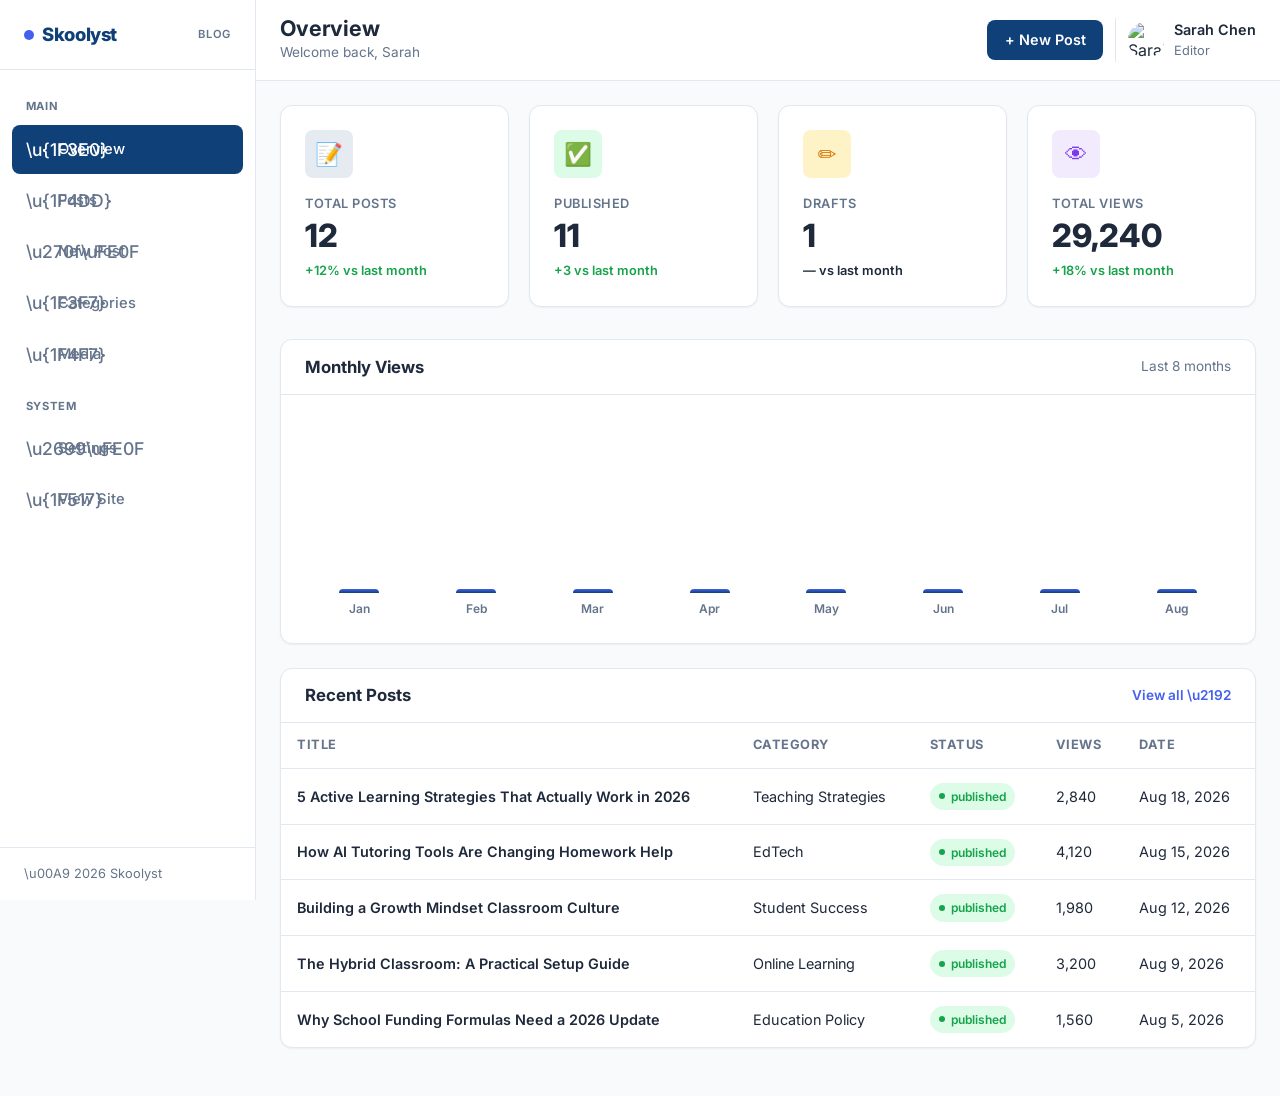
==== dashboard/index.html @ 5d7d2ade "first commit" ====
<!doctype html>
<html lang="en">
<head>
  <meta charset="UTF-8" />
  <meta name="viewport" content="width=device-width, initial-scale=1.0" />
  <title>Dashboard \u2014 Skoolyst Blog</title>
  <link rel="preconnect" href="https://fonts.googleapis.com" />
  <link rel="preconnect" href="https://fonts.gstatic.com" crossorigin />
  <link href="https://fonts.googleapis.com/css2?family=Inter:wght@400;500;600;700;800&family=JetBrains+Mono:wght@400;500&display=swap" rel="stylesheet" />
  <link rel="stylesheet" href="../assets/css/style.css" />
  <link rel="stylesheet" href="../assets/css/dashboard.css" />
</head>
<body>
  <div class="dash-layout">
    <div class="sidebar-backdrop"></div>
    <aside class="dash-sidebar">
      <div class="sidebar-brand">
        <span class="brand-dot"></span>
        Skoolyst
        <span class="brand-sub">Blog</span>
      </div>
      <ul class="sidebar-nav">
        <li class="sidebar-section-label">Main</li>
        <li><a href="index.html" class="active"><span class="nav-icon">\u{1F3E0}</span> Overview</a></li>
        <li><a href="posts.html"><span class="nav-icon">\u{1F4DD}</span> Posts</a></li>
        <li><a href="post-editor.html"><span class="nav-icon">\u270f\uFE0F</span> New Post</a></li>
        <li><a href="categories.html"><span class="nav-icon">\u{1F3F7}</span> Categories</a></li>
        <li><a href="media.html"><span class="nav-icon">\u{1F4F7}</span> Media</a></li>
        <li class="sidebar-section-label">System</li>
        <li><a href="#" onclick="return false"><span class="nav-icon">\u2699\uFE0F</span> Settings</a></li>
        <li><a href="../index.html"><span class="nav-icon">\u{1F517}</span> View Site</a></li>
      </ul>
      <div class="sidebar-footer">
        \u00A9 2026 Skoolyst
      </div>
    </aside>

    <div class="dash-main">
      <header class="dash-topbar">
        <div style="display:flex;align-items:center;gap:.75rem">
          <button class="dash-sidebar-toggle" aria-label="Toggle sidebar">\u2630</button>
          <div class="topbar-title">
            <h1>Overview</h1>
            <p>Welcome back, Sarah</p>
          </div>
        </div>
        <div class="topbar-actions">
          <a href="post-editor.html" class="btn-primary-dash">+ New Post</a>
          <div class="topbar-user">
            <img src="https://i.pravatar.cc/150?img=47" alt="Sarah Chen" />
            <div>
              <div class="user-name">Sarah Chen</div>
              <div class="user-role">Editor</div>
            </div>
          </div>
        </div>
      </header>

      <main class="dash-content">
        <div class="stat-grid" id="dash-stats"></div>

        <div class="dash-card">
          <div class="card-header">
            <h3>Monthly Views</h3>
            <span style="font-size:.85rem;color:var(--text-muted)">Last 8 months</span>
          </div>
          <div class="card-body">
            <div class="bar-chart" id="views-chart"></div>
          </div>
        </div>

        <div class="dash-card">
          <div class="card-header">
            <h3>Recent Posts</h3>
            <a href="posts.html" style="font-size:.85rem;font-weight:600">View all \u2192</a>
          </div>
          <div class="dash-table-wrap">
            <table class="dash-table">
              <thead>
                <tr>
                  <th>Title</th>
                  <th>Category</th>
                  <th>Status</th>
                  <th>Views</th>
                  <th>Date</th>
                </tr>
              </thead>
              <tbody id="recent-posts"></tbody>
            </table>
          </div>
        </div>
      </main>
    </div>
  </div>

  <script src="../assets/js/mock-data.js"></script>
  <script src="../assets/js/dashboard.js"></script>
</body>
</html>
---- assets/css/style.css ----
/* ============================================================
   style.css — public site styles + shared design tokens
   blog.skoolyst.com
   ============================================================ */

:root {
  /* Brand */
  --primary: #0f4077;
  --primary-hover: #0a2d52;
  --secondary: #4361ee;
  --secondary-hover: #3451d4;

  /* Neutrals */
  --bg: #f8fafb;
  --bg-alt: #f1f5f9;
  --border: #e2e8f0;
  --text: #1e293b;
  --text-muted: #64748b;
  --white: #ffffff;

  /* Status */
  --success: #16a34a;
  --success-bg: #dcfce7;
  --warning: #d97706;
  --warning-bg: #fef3c7;
  --error: #dc2626;
  --error-bg: #fee2e2;
  --info: #0284c7;
  --info-bg: #e0f2fe;

  /* Radius */
  --radius-sm: 8px;
  --radius: 12px;
  --radius-lg: 18px;

  /* Shadow */
  --shadow: 0 1px 2px rgba(15, 23, 42, .04), 0 8px 24px rgba(15, 23, 42, .06);
  --shadow-hover: 0 4px 8px rgba(15, 23, 42, .06), 0 16px 40px rgba(15, 23, 42, .10);
  --shadow-sm: 0 1px 2px rgba(15, 23, 42, .05);

  /* Layout */
  --nav-height: 68px;
  --max-width: 1140px;

  /* Font */
  --font-sans: 'Inter', system-ui, -apple-system, 'Segoe UI', Roboto, sans-serif;
  --font-mono: 'JetBrains Mono', 'SF Mono', Consolas, monospace;
}

/* ---- Reset ---- */
*, *::before, *::after { box-sizing: border-box; }

html { scroll-behavior: smooth; }

body {
  margin: 0;
  font-family: var(--font-sans);
  font-size: 16px;
  line-height: 1.6;
  color: var(--text);
  background-color: var(--bg);
  -webkit-font-smoothing: antialiased;
  -moz-osx-font-smoothing: grayscale;
}

a { color: var(--secondary); text-decoration: none; transition: color .2s; }
a:hover { color: var(--primary); }

img { max-width: 100%; height: auto; display: block; }

h1, h2, h3, h4, h5, h6 {
  font-weight: 700;
  line-height: 1.2;
  color: var(--text);
  margin: 0 0 .5em;
}

h1 { font-size: clamp(2rem, 5vw, 3rem); }
h2 { font-size: clamp(1.5rem, 3.5vw, 2.25rem); }
h3 { font-size: 1.375rem; }
h4 { font-size: 1.125rem; }

p { margin: 0 0 1rem; }

:focus-visible {
  outline: 3px solid var(--secondary);
  outline-offset: 2px;
  border-radius: 4px;
}

/* ---- Navbar ---- */
.site-nav {
  position: sticky;
  top: 0;
  z-index: 1030;
  background: rgba(255, 255, 255, .92);
  backdrop-filter: saturate(180%) blur(12px);
  -webkit-backdrop-filter: saturate(180%) blur(12px);
  border-bottom: 1px solid var(--border);
  height: var(--nav-height);
  display: flex;
  align-items: center;
}

.site-nav .nav-inner {
  width: 100%;
  max-width: var(--max-width);
  margin: 0 auto;
  padding: 0 1.5rem;
  display: flex;
  align-items: center;
  justify-content: space-between;
  gap: 1rem;
}

.site-nav .brand {
  display: flex;
  align-items: center;
  gap: .5rem;
  font-weight: 800;
  font-size: 1.25rem;
  color: var(--primary);
  letter-spacing: -.02em;
}

.site-nav .brand .brand-dot {
  width: 10px;
  height: 10px;
  border-radius: 50%;
  background: var(--secondary);
  flex-shrink: 0;
}

.site-nav .nav-links {
  display: flex;
  align-items: center;
  gap: .25rem;
  list-style: none;
  margin: 0;
  padding: 0;
}

.site-nav .nav-links a {
  display: block;
  padding: .5rem .9rem;
  border-radius: var(--radius-sm);
  color: var(--text);
  font-weight: 500;
  font-size: .95rem;
  transition: background .2s, color .2s;
}

.site-nav .nav-links a:hover,
.site-nav .nav-links a.active {
  background: var(--bg-alt);
  color: var(--primary);
}

.site-nav .nav-links .nav-cta {
  background: var(--primary);
  color: #fff;
  padding: .5rem 1.1rem;
}
.site-nav .nav-links .nav-cta:hover {
  background: var(--primary-hover);
  color: #fff;
}

.site-nav .nav-toggle {
  display: none;
  background: none;
  border: none;
  padding: .5rem;
  cursor: pointer;
  font-size: 1.5rem;
  color: var(--text);
  line-height: 1;
}

/* Mobile nav */
@media (max-width: 768px) {
  .site-nav .nav-toggle { display: block; }
  .site-nav .nav-links {
    position: fixed;
    top: var(--nav-height);
    left: 0;
    right: 0;
    flex-direction: column;
    align-items: stretch;
    background: #fff;
    border-bottom: 1px solid var(--border);
    padding: .75rem;
    gap: .25rem;
    box-shadow: var(--shadow);
    transform: translateY(-130%);
    transition: transform .3s ease;
  }
  .site-nav .nav-links.open { transform: translateY(0); }
  .site-nav .nav-links a { padding: .75rem 1rem; }
}

/* ---- Hero ---- */
.hero {
  padding: 4rem 1.5rem 3rem;
  text-align: center;
  background: linear-gradient(180deg, #fff 0%, var(--bg) 100%);
}

.hero .hero-eyebrow {
  display: inline-block;
  font-size: .8rem;
  font-weight: 600;
  text-transform: uppercase;
  letter-spacing: .08em;
  color: var(--secondary);
  margin-bottom: 1rem;
}

.hero h1 {
  max-width: 720px;
  margin: 0 auto 1rem;
  letter-spacing: -.03em;
}

.hero .hero-sub {
  font-size: 1.15rem;
  color: var(--text-muted);
  max-width: 560px;
  margin: 0 auto 2rem;
}

.hero .hero-search {
  display: flex;
  max-width: 480px;
  margin: 0 auto;
  gap: .5rem;
}

.hero .hero-search input {
  flex: 1;
  padding: .75rem 1rem;
  border: 1px solid var(--border);
  border-radius: var(--radius-sm);
  font-size: 1rem;
  font-family: inherit;
  background: #fff;
  transition: border-color .2s, box-shadow .2s;
}
.hero .hero-search input:focus {
  outline: none;
  border-color: var(--secondary);
  box-shadow: 0 0 0 3px rgba(67, 97, 238, .15);
}

.hero .hero-search button {
  padding: .75rem 1.5rem;
  background: var(--primary);
  color: #fff;
  border: none;
  border-radius: var(--radius-sm);
  font-weight: 600;
  font-family: inherit;
  cursor: pointer;
  transition: background .2s;
  white-space: nowrap;
}
.hero .hero-search button:hover { background: var(--primary-hover); }

/* ---- Section ---- */
.section {
  max-width: var(--max-width);
  margin: 0 auto;
  padding: 3rem 1.5rem;
}

.section-header {
  display: flex;
  align-items: center;
  justify-content: space-between;
  margin-bottom: 2rem;
  flex-wrap: wrap;
  gap: 1rem;
}

.section-header h2 {
  margin: 0;
}

.section-header a {
  font-weight: 600;
  font-size: .95rem;
}

/* ---- Post Card ---- */
.post-grid {
  display: grid;
  grid-template-columns: repeat(auto-fill, minmax(320px, 1fr));
  gap: 1.75rem;
}

.post-card {
  background: #fff;
  border: 1px solid var(--border);
  border-radius: var(--radius);
  overflow: hidden;
  box-shadow: var(--shadow);
  transition: box-shadow .25s, transform .25s;
  display: flex;
  flex-direction: column;
}
.post-card:hover {
  box-shadow: var(--shadow-hover);
  transform: translateY(-3px);
}

.post-card .card-cover {
  aspect-ratio: 16 / 9;
  overflow: hidden;
  background: var(--bg-alt);
}
.post-card .card-cover img {
  width: 100%;
  height: 100%;
  object-fit: cover;
  transition: transform .4s;
}
.post-card:hover .card-cover img { transform: scale(1.04); }

.post-card .card-body {
  padding: 1.25rem;
  display: flex;
  flex-direction: column;
  flex: 1;
}

.post-card .card-chip {
  display: inline-block;
  font-size: .75rem;
  font-weight: 600;
  text-transform: uppercase;
  letter-spacing: .04em;
  padding: .25rem .6rem;
  border-radius: 100px;
  margin-bottom: .75rem;
  align-self: flex-start;
}

.post-card .card-title {
  font-size: 1.15rem;
  font-weight: 700;
  line-height: 1.3;
  margin: 0 0 .5rem;
  color: var(--text);
}
.post-card .card-title a { color: inherit; }
.post-card .card-title a:hover { color: var(--primary); }

.post-card .card-excerpt {
  font-size: .9rem;
  color: var(--text-muted);
  margin: 0 0 1rem;
  flex: 1;
}

.post-card .card-meta {
  display: flex;
  align-items: center;
  gap: .6rem;
  font-size: .85rem;
  color: var(--text-muted);
}

.post-card .card-meta img {
  width: 28px;
  height: 28px;
  border-radius: 50%;
  object-fit: cover;
}

.post-card .card-meta .meta-dot {
  width: 3px;
  height: 3px;
  border-radius: 50%;
  background: var(--text-muted);
  flex-shrink: 0;
}

/* ---- Featured (large) card ---- */
.post-card.featured {
  grid-column: 1 / -1;
  display: grid;
  grid-template-columns: 1.1fr 1fr;
}
.post-card.featured .card-cover { aspect-ratio: auto; min-height: 280px; }
.post-card.featured .card-body { padding: 2.5rem; justify-content: center; }
.post-card.featured .card-title { font-size: 1.75rem; }
.post-card.featured .card-excerpt { font-size: 1rem; }

@media (max-width: 768px) {
  .post-card.featured { grid-template-columns: 1fr; }
  .post-card.featured .card-cover { min-height: 200px; }
  .post-card.featured .card-body { padding: 1.5rem; }
  .post-card.featured .card-title { font-size: 1.35rem; }
}

/* ---- Category chips ---- */
.chip-row {
  display: flex;
  flex-wrap: wrap;
  gap: .5rem;
  margin-bottom: 2rem;
}

.chip {
  display: inline-block;
  padding: .4rem .9rem;
  border-radius: 100px;
  font-size: .85rem;
  font-weight: 600;
  background: #fff;
  border: 1px solid var(--border);
  color: var(--text-muted);
  cursor: pointer;
  transition: all .2s;
  text-decoration: none;
}
.chip:hover { border-color: var(--secondary); color: var(--secondary); }
.chip.active {
  background: var(--primary);
  border-color: var(--primary);
  color: #fff;
}

/* ---- Newsletter ---- */
.newsletter {
  background: var(--primary);
  border-radius: var(--radius-lg);
  padding: 3rem;
  text-align: center;
  color: #fff;
  margin: 2rem auto;
  max-width: var(--max-width);
}
.newsletter h2 { color: #fff; margin-bottom: .5rem; }
.newsletter p { color: rgba(255,255,255,.85); margin-bottom: 1.5rem; }
.newsletter form {
  display: flex;
  max-width: 440px;
  margin: 0 auto;
  gap: .5rem;
}
.newsletter input {
  flex: 1;
  padding: .75rem 1rem;
  border: none;
  border-radius: var(--radius-sm);
  font-size: 1rem;
  font-family: inherit;
}
.newsletter button {
  padding: .75rem 1.5rem;
  background: var(--secondary);
  color: #fff;
  border: none;
  border-radius: var(--radius-sm);
  font-weight: 600;
  cursor: pointer;
  font-family: inherit;
  white-space: nowrap;
  transition: background .2s;
}
.newsletter button:hover { background: var(--secondary-hover); }

@media (max-width: 576px) {
  .newsletter { padding: 2rem 1.25rem; }
  .newsletter form { flex-direction: column; }
}

/* ---- Footer ---- */
.site-footer {
  background: #fff;
  border-top: 1px solid var(--border);
  padding: 3rem 1.5rem 1.5rem;
  margin-top: 2rem;
}
.site-footer .footer-inner {
  max-width: var(--max-width);
  margin: 0 auto;
  display: grid;
  grid-template-columns: 2fr 1fr 1fr 1fr;
  gap: 2rem;
}
.site-footer .footer-brand .brand {
  display: flex;
  align-items: center;
  gap: .5rem;
  font-weight: 800;
  font-size: 1.2rem;
  color: var(--primary);
  margin-bottom: .75rem;
}
.site-footer .footer-brand .brand .brand-dot {
  width: 10px; height: 10px; border-radius: 50%;
  background: var(--secondary);
}
.site-footer .footer-brand p {
  color: var(--text-muted);
  font-size: .9rem;
  max-width: 280px;
}
.site-footer h4 {
  font-size: .85rem;
  text-transform: uppercase;
  letter-spacing: .06em;
  color: var(--text-muted);
  margin-bottom: .75rem;
}
.site-footer ul {
  list-style: none;
  padding: 0;
  margin: 0;
}
.site-footer ul li { margin-bottom: .4rem; }
.site-footer ul a {
  color: var(--text);
  font-size: .9rem;
}
.site-footer ul a:hover { color: var(--secondary); }

.site-footer .footer-bottom {
  max-width: var(--max-width);
  margin: 2rem auto 0;
  padding-top: 1.5rem;
  border-top: 1px solid var(--border);
  display: flex;
  justify-content: space-between;
  align-items: center;
  font-size: .85rem;
  color: var(--text-muted);
  flex-wrap: wrap;
  gap: .5rem;
}
.site-footer .footer-socials { display: flex; gap: .75rem; }
.site-footer .footer-socials a {
  width: 36px; height: 36px;
  display: flex; align-items: center; justify-content: center;
  border-radius: 50%;
  background: var(--bg-alt);
  color: var(--text-muted);
  transition: background .2s, color .2s;
}
.site-footer .footer-socials a:hover { background: var(--primary); color: #fff; }

@media (max-width: 768px) {
  .site-footer .footer-inner { grid-template-columns: 1fr 1fr; }
}
@media (max-width: 480px) {
  .site-footer .footer-inner { grid-template-columns: 1fr; }
}

/* ---- Single Post ---- */
.post-hero {
  max-width: 760px;
  margin: 0 auto;
  padding: 2.5rem 1.5rem 1.5rem;
  text-align: center;
}

.post-hero .post-chip {
  display: inline-block;
  font-size: .75rem;
  font-weight: 600;
  text-transform: uppercase;
  letter-spacing: .04em;
  padding: .3rem .7rem;
  border-radius: 100px;
  margin-bottom: 1rem;
}

.post-hero h1 {
  margin: 0 0 1rem;
  letter-spacing: -.02em;
  text-align: left;
}

.post-hero .post-meta {
  display: flex;
  align-items: center;
  justify-content: flex-start;
  gap: .75rem;
  font-size: .9rem;
  color: var(--text-muted);
  flex-wrap: wrap;
}
.post-hero .post-meta img {
  width: 40px; height: 40px; border-radius: 50%; object-fit: cover;
}
.post-hero .post-meta .meta-dot {
  width: 4px; height: 4px; border-radius: 50%; background: var(--text-muted);
}

.post-cover-wrap {
  max-width: 960px;
  margin: 1.5rem auto;
  padding: 0 1.5rem;
}
.post-cover-wrap img {
  width: 100%;
  border-radius: var(--radius-lg);
  box-shadow: var(--shadow);
  aspect-ratio: 16 / 8;
  object-fit: cover;
}

.post-body {
  max-width: 720px;
  margin: 0 auto;
  padding: 2rem 1.5rem;
  font-size: 1.1rem;
  line-height: 1.75;
  color: var(--text);
}

.post-body h2 {
  font-size: 1.5rem;
  margin-top: 2.5rem;
  margin-bottom: .75rem;
}

.post-body p { margin-bottom: 1.25rem; }

.post-body code {
  font-family: var(--font-mono);
  background: var(--bg-alt);
  padding: .15em .4em;
  border-radius: 4px;
  font-size: .9em;
}

.post-tags {
  max-width: 720px;
  margin: 2rem auto;
  padding: 0 1.5rem;
  display: flex;
  gap: .5rem;
  flex-wrap: wrap;
}
.post-tags .tag {
  font-size: .8rem;
  font-weight: 600;
  padding: .3rem .7rem;
  border-radius: 100px;
  background: var(--bg-alt);
  color: var(--text-muted);
}

/* ---- Author bio block ---- */
.author-block {
  max-width: 720px;
  margin: 2rem auto;
  padding: 1.5rem;
  background: #fff;
  border: 1px solid var(--border);
  border-radius: var(--radius);
  display: flex;
  gap: 1.25rem;
  align-items: center;
  box-shadow: var(--shadow-sm);
}
.author-block img {
  width: 64px; height: 64px; border-radius: 50%; object-fit: cover; flex-shrink: 0;
}
.author-block .author-name { font-weight: 700; font-size: 1.1rem; margin: 0 0 .25rem; }
.author-block .author-bio { font-size: .9rem; color: var(--text-muted); margin: 0; }

/* ---- Share buttons ---- */
.share-row {
  max-width: 720px;
  margin: 1rem auto 2rem;
  padding: 0 1.5rem;
  display: flex;
  align-items: center;
  gap: .75rem;
}
.share-row .share-label { font-weight: 600; font-size: .9rem; color: var(--text-muted); }
.share-row .share-btn {
  width: 40px; height: 40px;
  display: flex; align-items: center; justify-content: center;
  border-radius: 50%;
  border: 1px solid var(--border);
  background: #fff;
  color: var(--text);
  cursor: pointer;
  transition: all .2s;
  font-size: 1rem;
}
.share-row .share-btn:hover { background: var(--primary); color: #fff; border-color: var(--primary); }

/* ---- Comments ---- */
.comments-section {
  max-width: 720px;
  margin: 2rem auto 3rem;
  padding: 0 1.5rem;
}
.comments-section h3 { margin-bottom: 1.5rem; }
.comment {
  display: flex;
  gap: 1rem;
  padding: 1.25rem 0;
  border-bottom: 1px solid var(--border);
}
.comment img { width: 44px; height: 44px; border-radius: 50%; object-fit: cover; flex-shrink: 0; }
.comment .comment-head {
  display: flex; align-items: center; gap: .5rem;
  margin-bottom: .25rem;
}
.comment .comment-author { font-weight: 600; font-size: .9rem; }
.comment .comment-date { font-size: .8rem; color: var(--text-muted); }
.comment .comment-body { font-size: .95rem; color: var(--text); margin: 0; }

.comment-form {
  margin-top: 2rem;
  padding: 1.5rem;
  background: #fff;
  border: 1px solid var(--border);
  border-radius: var(--radius);
}
.comment-form .form-note {
  font-size: .8rem;
  color: var(--text-muted);
  margin-top: .5rem;
  font-style: italic;
}
.comment-form textarea {
  width: 100%;
  min-height: 100px;
  padding: .75rem 1rem;
  border: 1px solid var(--border);
  border-radius: var(--radius-sm);
  font-family: inherit;
  font-size: .95rem;
  resize: vertical;
  margin-bottom: .75rem;
}
.comment-form textarea:focus {
  outline: none;
  border-color: var(--secondary);
  box-shadow: 0 0 0 3px rgba(67,97,238,.15);
}
.comment-form button {
  padding: .6rem 1.4rem;
  background: var(--primary);
  color: #fff;
  border: none;
  border-radius: var(--radius-sm);
  font-weight: 600;
  cursor: pointer;
  font-family: inherit;
  transition: background .2s;
}
.comment-form button:hover { background: var(--primary-hover); }

/* ---- Related posts ---- */
.related-posts {
  max-width: var(--max-width);
  margin: 0 auto;
  padding: 2rem 1.5rem 3rem;
}
.related-posts h3 { margin-bottom: 1.5rem; }

/* ---- Archive / Blog page ---- */
.archive-header {
  background: #fff;
  border-bottom: 1px solid var(--border);
  padding: 2.5rem 1.5rem;
  text-align: center;
}
.archive-header h1 { margin: 0 0 .5rem; }
.archive-header p { color: var(--text-muted); margin: 0; }

.filter-bar {
  max-width: var(--max-width);
  margin: 0 auto;
  padding: 1.5rem 1.5rem 0;
  display: flex;
  gap: 1rem;
  flex-wrap: wrap;
  align-items: center;
  justify-content: space-between;
}
.filter-bar .search-box {
  position: relative;
  flex: 1;
  min-width: 240px;
  max-width: 360px;
}
.filter-bar .search-box input {
  width: 100%;
  padding: .6rem 1rem .6rem 2.4rem;
  border: 1px solid var(--border);
  border-radius: var(--radius-sm);
  font-family: inherit;
  font-size: .95rem;
  background: #fff;
}
.filter-bar .search-box input:focus {
  outline: none;
  border-color: var(--secondary);
  box-shadow: 0 0 0 3px rgba(67,97,238,.15);
}
.filter-bar .search-box .search-icon {
  position: absolute;
  left: .8rem; top: 50%; transform: translateY(-50%);
  color: var(--text-muted);
  font-size: 1rem;
}
.filter-bar select {
  padding: .6rem 2rem .6rem 1rem;
  border: 1px solid var(--border);
  border-radius: var(--radius-sm);
  font-family: inherit;
  font-size: .95rem;
  background: #fff;
  cursor: pointer;
  appearance: none;
  background-image: url("data:image/svg+xml,%3Csvg xmlns='http://www.w3.org/2000/svg' width='12' height='12' fill='%2364748b' viewBox='0 0 16 16'%3E%3Cpath d='M7.247 11.14 2.451 5.658C1.885 5.013 2.345 4 3.204 4h9.592a1 1 0 0 1 .753 1.659l-4.796 5.48a1 1 0 0 1-1.506.001z'/%3E%3C/svg%3E");
  background-repeat: no-repeat;
  background-position: right .7rem center;
}

/* ---- Pagination ---- */
.pagination {
  display: flex;
  justify-content: center;
  gap: .4rem;
  margin: 2.5rem 0;
}
.pagination button, .pagination span {
  min-width: 40px;
  height: 40px;
  padding: 0 .75rem;
  display: flex;
  align-items: center;
  justify-content: center;
  border: 1px solid var(--border);
  background: #fff;
  border-radius: var(--radius-sm);
  font-family: inherit;
  font-size: .9rem;
  font-weight: 600;
  color: var(--text);
  cursor: pointer;
  transition: all .2s;
}
.pagination button:hover { border-color: var(--secondary); color: var(--secondary); }
.pagination .active {
  background: var(--primary);
  border-color: var(--primary);
  color: #fff;
}
.pagination .disabled {
  opacity: .4;
  cursor: default;
}

/* ---- About page ---- */
.about-hero {
  max-width: 760px;
  margin: 0 auto;
  padding: 3rem 1.5rem 2rem;
  text-align: center;
}
.about-hero h1 { margin-bottom: 1rem; }
.about-hero p { font-size: 1.15rem; color: var(--text-muted); }

.about-content {
  max-width: 720px;
  margin: 0 auto;
  padding: 1rem 1.5rem 3rem;
  font-size: 1.1rem;
  line-height: 1.75;
}
.about-content h2 { margin-top: 2.5rem; }

.team-grid {
  max-width: var(--max-width);
  margin: 0 auto;
  padding: 0 1.5rem 3rem;
  display: grid;
  grid-template-columns: repeat(auto-fill, minmax(240px, 1fr));
  gap: 1.5rem;
}
.team-card {
  background: #fff;
  border: 1px solid var(--border);
  border-radius: var(--radius);
  padding: 2rem 1.5rem;
  text-align: center;
  box-shadow: var(--shadow);
}
.team-card img {
  width: 80px; height: 80px; border-radius: 50%; object-fit: cover;
  margin: 0 auto 1rem;
}
.team-card .team-name { font-weight: 700; margin: 0 0 .25rem; }
.team-card .team-role { font-size: .85rem; color: var(--secondary); font-weight: 600; margin-bottom: .5rem; }
.team-card .team-bio { font-size: .85rem; color: var(--text-muted); margin: 0; }

/* ---- Contact page ---- */
.contact-wrap {
  max-width: var(--max-width);
  margin: 0 auto;
  padding: 3rem 1.5rem;
  display: grid;
  grid-template-columns: 1fr 1.5fr;
  gap: 3rem;
}
@media (max-width: 768px) { .contact-wrap { grid-template-columns: 1fr; } }

.contact-info h2 { margin-bottom: 1rem; }
.contact-info p { color: var(--text-muted); margin-bottom: 1.5rem; }
.contact-info .info-item {
  display: flex; gap: .75rem; align-items: flex-start;
  margin-bottom: 1.25rem;
}
.contact-info .info-item .info-icon {
  width: 40px; height: 40px; flex-shrink: 0;
  display: flex; align-items: center; justify-content: center;
  border-radius: var(--radius-sm);
  background: var(--bg-alt);
  color: var(--primary);
  font-size: 1.1rem;
}
.contact-info .info-item .info-label { font-size: .8rem; color: var(--text-muted); text-transform: uppercase; letter-spacing: .04em; }
.contact-info .info-item .info-value { font-weight: 600; }

.contact-form {
  background: #fff;
  border: 1px solid var(--border);
  border-radius: var(--radius-lg);
  padding: 2rem;
  box-shadow: var(--shadow);
}
.contact-form .form-group { margin-bottom: 1.25rem; }
.contact-form label {
  display: block;
  font-weight: 600;
  font-size: .9rem;
  margin-bottom: .4rem;
}
.contact-form input,
.contact-form textarea {
  width: 100%;
  padding: .7rem 1rem;
  border: 1px solid var(--border);
  border-radius: var(--radius-sm);
  font-family: inherit;
  font-size: .95rem;
  background: #fff;
  transition: border-color .2s, box-shadow .2s;
}
.contact-form input:focus,
.contact-form textarea:focus {
  outline: none;
  border-color: var(--secondary);
  box-shadow: 0 0 0 3px rgba(67,97,238,.15);
}
.contact-form textarea { min-height: 140px; resize: vertical; }
.contact-form .form-error {
  font-size: .8rem;
  color: var(--error);
  margin-top: .3rem;
  display: none;
}
.contact-form .form-error.show { display: block; }
.contact-form button {
  padding: .75rem 2rem;
  background: var(--primary);
  color: #fff;
  border: none;
  border-radius: var(--radius-sm);
  font-weight: 600;
  cursor: pointer;
  font-family: inherit;
  font-size: 1rem;
  transition: background .2s;
}
.contact-form button:hover { background: var(--primary-hover); }
.contact-form .form-note {
  margin-top: .75rem;
  font-size: .8rem;
  color: var(--text-muted);
  font-style: italic;
}

/* ---- Toast (shared) ---- */
.toast-container {
  position: fixed;
  top: 1.5rem;
  right: 1.5rem;
  z-index: 9999;
  display: flex;
  flex-direction: column;
  gap: .5rem;
  pointer-events: none;
}
.toast {
  background: #fff;
  border: 1px solid var(--border);
  border-radius: var(--radius-sm);
  padding: .85rem 1.25rem;
  box-shadow: var(--shadow-hover);
  font-size: .9rem;
  font-weight: 500;
  display: flex;
  align-items: center;
  gap: .5rem;
  min-width: 260px;
  max-width: 380px;
  pointer-events: auto;
  animation: toastIn .3s ease;
  border-left: 4px solid var(--text-muted);
}
.toast.success { border-left-color: var(--success); }
.toast.error { border-left-color: var(--error); }
.toast.info { border-left-color: var(--info); }
.toast .toast-icon { font-size: 1.1rem; }
.toast.removing { animation: toastOut .25s ease forwards; }

@keyframes toastIn {
  from { opacity: 0; transform: translateX(40px); }
  to { opacity: 1; transform: translateX(0); }
}
@keyframes toastOut {
  from { opacity: 1; transform: translateX(0); }
  to { opacity: 0; transform: translateX(40px); }
}

/* ---- Empty state ---- */
.empty-state {
  text-align: center;
  padding: 3rem 1.5rem;
  color: var(--text-muted);
}
.empty-state .empty-icon { font-size: 2.5rem; margin-bottom: 1rem; opacity: .4; }
.empty-state h3 { color: var(--text); }

/* ---- Utility ---- */
.visually-hidden {
  position: absolute;
  width: 1px; height: 1px;
  padding: 0; margin: -1px;
  overflow: hidden;
  clip: rect(0,0,0,0);
  white-space: nowrap;
  border: 0;
}

@media (prefers-reduced-motion: reduce) {
  *, *::before, *::after {
    animation-duration: .01ms !important;
    transition-duration: .01ms !important;
  }
  html { scroll-behavior: auto; }
}
---- assets/css/dashboard.css ----
/* ============================================================
   dashboard.css — dashboard-only styles
   blog.skoolyst.com
   ============================================================ */

.dash-layout {
  display: flex;
  min-height: 100vh;
  background: var(--bg);
}

/* ---- Sidebar ---- */
.dash-sidebar {
  width: 256px;
  background: #fff;
  border-right: 1px solid var(--border);
  display: flex;
  flex-direction: column;
  position: fixed;
  top: 0;
  bottom: 0;
  left: 0;
  z-index: 1040;
  transition: transform .3s ease;
}

.dash-sidebar .sidebar-brand {
  padding: 1.25rem 1.5rem;
  display: flex;
  align-items: center;
  gap: .5rem;
  font-weight: 800;
  font-size: 1.15rem;
  color: var(--primary);
  border-bottom: 1px solid var(--border);
  letter-spacing: -.02em;
}
.dash-sidebar .sidebar-brand .brand-dot {
  width: 10px; height: 10px; border-radius: 50%; background: var(--secondary);
}
.dash-sidebar .sidebar-brand .brand-sub {
  font-size: .7rem;
  font-weight: 600;
  text-transform: uppercase;
  letter-spacing: .06em;
  color: var(--text-muted);
  margin-left: auto;
}

.dash-sidebar .sidebar-nav {
  flex: 1;
  padding: .75rem;
  overflow-y: auto;
  list-style: none;
  margin: 0;
}

.dash-sidebar .sidebar-nav li { margin-bottom: .15rem; }

.dash-sidebar .sidebar-nav a {
  display: flex;
  align-items: center;
  gap: .75rem;
  padding: .65rem .85rem;
  border-radius: var(--radius-sm);
  color: var(--text-muted);
  font-weight: 500;
  font-size: .92rem;
  transition: background .2s, color .2s;
}
.dash-sidebar .sidebar-nav a:hover {
  background: var(--bg-alt);
  color: var(--text);
}
.dash-sidebar .sidebar-nav a.active {
  background: var(--primary);
  color: #fff;
}
.dash-sidebar .sidebar-nav a .nav-icon {
  font-size: 1.1rem;
  width: 20px;
  text-align: center;
  flex-shrink: 0;
}

.dash-sidebar .sidebar-section-label {
  font-size: .7rem;
  font-weight: 700;
  text-transform: uppercase;
  letter-spacing: .08em;
  color: var(--text-muted);
  padding: 1rem .85rem .4rem;
}

.dash-sidebar .sidebar-footer {
  padding: 1rem 1.5rem;
  border-top: 1px solid var(--border);
  font-size: .8rem;
  color: var(--text-muted);
}

/* Sidebar toggle (mobile) */
.dash-sidebar-toggle {
  display: none;
  background: none;
  border: 1px solid var(--border);
  border-radius: var(--radius-sm);
  padding: .4rem .6rem;
  font-size: 1.2rem;
  cursor: pointer;
  color: var(--text);
  align-items: center;
  justify-content: center;
}

.sidebar-backdrop {
  display: none;
  position: fixed;
  inset: 0;
  background: rgba(15,23,42,.4);
  z-index: 1035;
}
.sidebar-backdrop.show { display: block; }

@media (max-width: 992px) {
  .dash-sidebar {
    transform: translateX(-100%);
    box-shadow: var(--shadow-hover);
  }
  .dash-sidebar.open { transform: translateX(0); }
  .dash-sidebar-toggle { display: flex; }
}

/* ---- Main content ---- */
.dash-main {
  flex: 1;
  margin-left: 256px;
  display: flex;
  flex-direction: column;
  min-width: 0;
}
@media (max-width: 992px) {
  .dash-main { margin-left: 0; }
}

/* ---- Topbar ---- */
.dash-topbar {
  background: #fff;
  border-bottom: 1px solid var(--border);
  padding: 1rem 1.5rem;
  display: flex;
  align-items: center;
  justify-content: space-between;
  gap: 1rem;
  position: sticky;
  top: 0;
  z-index: 1020;
}

.dash-topbar .topbar-title h1 {
  font-size: 1.35rem;
  margin: 0;
}
.dash-topbar .topbar-title p {
  font-size: .85rem;
  color: var(--text-muted);
  margin: 0;
}

.dash-topbar .topbar-actions {
  display: flex;
  align-items: center;
  gap: .75rem;
}

.dash-topbar .topbar-user {
  display: flex;
  align-items: center;
  gap: .6rem;
  padding-left: .75rem;
  border-left: 1px solid var(--border);
}
.dash-topbar .topbar-user img {
  width: 36px; height: 36px; border-radius: 50%; object-fit: cover;
}
.dash-topbar .topbar-user .user-name { font-weight: 600; font-size: .9rem; }
.dash-topbar .topbar-user .user-role { font-size: .8rem; color: var(--text-muted); }

@media (max-width: 576px) {
  .dash-topbar .topbar-user .user-name,
  .dash-topbar .topbar-user .user-role { display: none; }
}

/* ---- Buttons ---- */
.btn-primary-dash {
  display: inline-flex;
  align-items: center;
  gap: .4rem;
  padding: .55rem 1.1rem;
  background: var(--primary);
  color: #fff;
  border: none;
  border-radius: var(--radius-sm);
  font-weight: 600;
  font-size: .9rem;
  font-family: inherit;
  cursor: pointer;
  text-decoration: none;
  transition: background .2s;
}
.btn-primary-dash:hover { background: var(--primary-hover); color: #fff; }

.btn-secondary-dash {
  display: inline-flex;
  align-items: center;
  gap: .4rem;
  padding: .55rem 1.1rem;
  background: #fff;
  color: var(--text);
  border: 1px solid var(--border);
  border-radius: var(--radius-sm);
  font-weight: 600;
  font-size: .9rem;
  font-family: inherit;
  cursor: pointer;
  text-decoration: none;
  transition: all .2s;
}
.btn-secondary-dash:hover { border-color: var(--secondary); color: var(--secondary); }

.btn-danger-dash {
  display: inline-flex;
  align-items: center;
  gap: .4rem;
  padding: .55rem 1.1rem;
  background: var(--error);
  color: #fff;
  border: none;
  border-radius: var(--radius-sm);
  font-weight: 600;
  font-size: .9rem;
  font-family: inherit;
  cursor: pointer;
  transition: opacity .2s;
}
.btn-danger-dash:hover { opacity: .85; }

/* ---- Content area ---- */
.dash-content {
  padding: 1.5rem;
  flex: 1;
}

/* ---- Stat cards ---- */
.stat-grid {
  display: grid;
  grid-template-columns: repeat(auto-fill, minmax(220px, 1fr));
  gap: 1.25rem;
  margin-bottom: 2rem;
}

.stat-card {
  background: #fff;
  border: 1px solid var(--border);
  border-radius: var(--radius);
  padding: 1.5rem;
  box-shadow: var(--shadow-sm);
  transition: box-shadow .2s, transform .2s;
}
.stat-card:hover {
  box-shadow: var(--shadow);
  transform: translateY(-2px);
}
.stat-card .stat-icon {
  width: 48px; height: 48px;
  display: flex; align-items: center; justify-content: center;
  border-radius: var(--radius-sm);
  font-size: 1.4rem;
  margin-bottom: 1rem;
}
.stat-card .stat-icon.blue { background: rgba(15,64,119,.1); color: var(--primary); }
.stat-card .stat-icon.green { background: var(--success-bg); color: var(--success); }
.stat-card .stat-icon.amber { background: var(--warning-bg); color: var(--warning); }
.stat-card .stat-icon.purple { background: rgba(124,58,237,.1); color: #7c3aed; }

.stat-card .stat-label {
  font-size: .8rem;
  color: var(--text-muted);
  font-weight: 600;
  text-transform: uppercase;
  letter-spacing: .04em;
  margin-bottom: .25rem;
}
.stat-card .stat-value {
  font-size: 2rem;
  font-weight: 800;
  color: var(--text);
  line-height: 1.1;
}
.stat-card .stat-trend {
  font-size: .8rem;
  margin-top: .5rem;
  font-weight: 600;
}
.stat-card .stat-trend.up { color: var(--success); }
.stat-card .stat-trend.down { color: var(--error); }

/* ---- Dashboard card ---- */
.dash-card {
  background: #fff;
  border: 1px solid var(--border);
  border-radius: var(--radius);
  box-shadow: var(--shadow-sm);
  margin-bottom: 1.5rem;
  overflow: hidden;
}
.dash-card .card-header {
  padding: 1rem 1.5rem;
  border-bottom: 1px solid var(--border);
  display: flex;
  align-items: center;
  justify-content: space-between;
  gap: 1rem;
}
.dash-card .card-header h3 {
  margin: 0;
  font-size: 1.05rem;
  font-weight: 700;
}
.dash-card .card-body { padding: 1.5rem; }

/* ---- Bar chart ---- */
.bar-chart {
  display: flex;
  align-items: flex-end;
  gap: .5rem;
  height: 200px;
  padding-top: 1rem;
}
.bar-chart .bar-col {
  flex: 1;
  display: flex;
  flex-direction: column;
  align-items: center;
  gap: .4rem;
  min-width: 0;
}
.bar-chart .bar {
  width: 100%;
  max-width: 40px;
  background: linear-gradient(180deg, var(--secondary) 0%, var(--primary) 100%);
  border-radius: 6px 6px 0 0;
  transition: height .5s ease;
  min-height: 4px;
  position: relative;
}
.bar-chart .bar:hover { filter: brightness(1.1); }
.bar-chart .bar-label {
  font-size: .75rem;
  color: var(--text-muted);
  font-weight: 600;
}
.bar-chart .bar-value {
  font-size: .7rem;
  color: var(--text-muted);
  position: absolute;
  top: -18px;
  left: 50%;
  transform: translateX(-50%);
  white-space: nowrap;
  opacity: 0;
  transition: opacity .2s;
}
.bar-chart .bar-col:hover .bar-value { opacity: 1; }

/* ---- Table ---- */
.dash-table-wrap {
  overflow-x: auto;
}
table.dash-table {
  width: 100%;
  border-collapse: collapse;
  font-size: .9rem;
}
table.dash-table th {
  text-align: left;
  padding: .75rem 1rem;
  font-weight: 700;
  font-size: .8rem;
  text-transform: uppercase;
  letter-spacing: .04em;
  color: var(--text-muted);
  border-bottom: 1px solid var(--border);
  white-space: nowrap;
}
table.dash-table td {
  padding: .85rem 1rem;
  border-bottom: 1px solid var(--border);
  color: var(--text);
  vertical-align: middle;
}
table.dash-table tbody tr {
  transition: background .15s;
}
table.dash-table tbody tr:hover {
  background: var(--bg-alt);
}
table.dash-table tbody tr:last-child td {
  border-bottom: none;
}
table.dash-table .table-title {
  font-weight: 600;
  color: var(--text);
}
table.dash-table .table-title a { color: inherit; }
table.dash-table .table-title a:hover { color: var(--primary); }
table.dash-table .table-thumb {
  width: 48px; height: 36px;
  border-radius: 6px;
  object-fit: cover;
  flex-shrink: 0;
}

/* ---- Status badges ---- */
.badge-status {
  display: inline-flex;
  align-items: center;
  gap: .35rem;
  padding: .25rem .6rem;
  border-radius: 100px;
  font-size: .75rem;
  font-weight: 600;
}
.badge-status .badge-dot {
  width: 6px; height: 6px; border-radius: 50%;
}
.badge-status.published {
  background: var(--success-bg);
  color: var(--success);
}
.badge-status.published .badge-dot { background: var(--success); }
.badge-status.draft {
  background: var(--warning-bg);
  color: var(--warning);
}
.badge-status.draft .badge-dot { background: var(--warning); }

/* ---- Action buttons in table ---- */
.table-actions {
  display: flex;
  gap: .35rem;
}
.table-actions .action-btn {
  width: 32px; height: 32px;
  display: flex;
  align-items: center;
  justify-content: center;
  border: 1px solid var(--border);
  background: #fff;
  border-radius: var(--radius-sm);
  cursor: pointer;
  font-size: .85rem;
  color: var(--text-muted);
  transition: all .2s;
  text-decoration: none;
}
.table-actions .action-btn:hover {
  border-color: var(--secondary);
  color: var(--secondary);
}
.table-actions .action-btn.danger:hover {
  border-color: var(--error);
  color: var(--error);
}

/* ---- Filter bar (dashboard) ---- */
.dash-filter-bar {
  display: flex;
  gap: .75rem;
  flex-wrap: wrap;
  align-items: center;
  margin-bottom: 1.5rem;
}
.dash-filter-bar .filter-search {
  position: relative;
  flex: 1;
  min-width: 200px;
  max-width: 320px;
}
.dash-filter-bar .filter-search input {
  width: 100%;
  padding: .55rem 1rem .55rem 2.3rem;
  border: 1px solid var(--border);
  border-radius: var(--radius-sm);
  font-family: inherit;
  font-size: .9rem;
  background: #fff;
}
.dash-filter-bar .filter-search input:focus {
  outline: none;
  border-color: var(--secondary);
  box-shadow: 0 0 0 3px rgba(67,97,238,.15);
}
.dash-filter-bar .filter-search .search-icon {
  position: absolute;
  left: .7rem; top: 50%; transform: translateY(-50%);
  color: var(--text-muted);
}
.dash-filter-bar select {
  padding: .55rem 2rem .55rem .85rem;
  border: 1px solid var(--border);
  border-radius: var(--radius-sm);
  font-family: inherit;
  font-size: .9rem;
  background: #fff;
  cursor: pointer;
  appearance: none;
  background-image: url("data:image/svg+xml,%3Csvg xmlns='http://www.w3.org/2000/svg' width='12' height='12' fill='%2364748b' viewBox='0 0 16 16'%3E%3Cpath d='M7.247 11.14 2.451 5.658C1.885 5.013 2.345 4 3.204 4h9.592a1 1 0 0 1 .753 1.659l-4.796 5.48a1 1 0 0 1-1.506.001z'/%3E%3C/svg%3E");
  background-repeat: no-repeat;
  background-position: right .6rem center;
}

/* ---- Post editor ---- */
.editor-grid {
  display: grid;
  grid-template-columns: 1fr 320px;
  gap: 1.5rem;
  align-items: start;
}
@media (max-width: 992px) {
  .editor-grid { grid-template-columns: 1fr; }
}

.editor-form .form-group { margin-bottom: 1.25rem; }
.editor-form label {
  display: block;
  font-weight: 600;
  font-size: .88rem;
  margin-bottom: .4rem;
}
.editor-form label .req { color: var(--error); }
.editor-form input[type="text"],
.editor-form input[type="url"],
.editor-form select,
.editor-form textarea {
  width: 100%;
  padding: .65rem .85rem;
  border: 1px solid var(--border);
  border-radius: var(--radius-sm);
  font-family: inherit;
  font-size: .92rem;
  background: #fff;
  transition: border-color .2s, box-shadow .2s;
}
.editor-form input:focus,
.editor-form select:focus,
.editor-form textarea:focus {
  outline: none;
  border-color: var(--secondary);
  box-shadow: 0 0 0 3px rgba(67,97,238,.15);
}
.editor-form textarea.body-area {
  min-height: 320px;
  font-family: var(--font-mono);
  font-size: .88rem;
  line-height: 1.6;
  resize: vertical;
}
.editor-form .form-hint {
  font-size: .8rem;
  color: var(--text-muted);
  margin-top: .3rem;
}
.editor-form .slug-row {
  display: flex;
  gap: .5rem;
}
.editor-form .slug-row input { flex: 1; }
.editor-form .slug-row button {
  padding: 0 1rem;
  background: var(--bg-alt);
  border: 1px solid var(--border);
  border-radius: var(--radius-sm);
  font-family: inherit;
  font-size: .85rem;
  cursor: pointer;
  color: var(--text-muted);
  white-space: nowrap;
}
.editor-form .slug-row button:hover { border-color: var(--secondary); color: var(--secondary); }

.editor-sidebar .sidebar-card {
  background: #fff;
  border: 1px solid var(--border);
  border-radius: var(--radius);
  padding: 1.25rem;
  margin-bottom: 1.25rem;
  box-shadow: var(--shadow-sm);
}
.editor-sidebar .sidebar-card h4 {
  font-size: .85rem;
  text-transform: uppercase;
  letter-spacing: .04em;
  color: var(--text-muted);
  margin: 0 0 .75rem;
  font-weight: 700;
}

/* Cover image upload */
.cover-upload {
  border: 2px dashed var(--border);
  border-radius: var(--radius-sm);
  padding: 1.5rem;
  text-align: center;
  cursor: pointer;
  transition: border-color .2s, background .2s;
}
.cover-upload:hover {
  border-color: var(--secondary);
  background: var(--bg-alt);
}
.cover-upload .upload-icon { font-size: 2rem; color: var(--text-muted); margin-bottom: .5rem; }
.cover-upload .upload-text { font-size: .85rem; color: var(--text-muted); }
.cover-preview {
  margin-top: .75rem;
  border-radius: var(--radius-sm);
  overflow: hidden;
}
.cover-preview img {
  width: 100%;
  border-radius: var(--radius-sm);
}

/* Status toggle */
.status-toggle {
  display: flex;
  gap: .5rem;
}
.status-toggle label {
  flex: 1;
  display: flex;
  align-items: center;
  gap: .4rem;
  padding: .5rem .75rem;
  border: 1px solid var(--border);
  border-radius: var(--radius-sm);
  cursor: pointer;
  font-size: .85rem;
  font-weight: 500;
  margin: 0;
  transition: all .2s;
}
.status-toggle input { margin: 0; }
.status-toggle label:has(input:checked) {
  border-color: var(--primary);
  background: rgba(15,64,119,.05);
  color: var(--primary);
}

/* Editor actions */
.editor-actions {
  display: flex;
  gap: .75rem;
  padding-top 1rem;
  border-top: 1px solid var(--border);
  margin-top: 1.5rem;
}

/* ---- Categories page ---- */
.cat-row {
  display: flex;
  align-items: center;
  gap: 1rem;
  padding: 1rem 1.5rem;
  border-bottom: 1px solid var(--border);
}
.cat-row:last-child { border-bottom: none; }
.cat-row .cat-color {
  width: 12px; height: 12px; border-radius: 50%; flex-shrink: 0;
}
.cat-row .cat-info { flex: 1; }
.cat-row .cat-name { font-weight: 600; margin: 0; }
.cat-row .cat-desc { font-size: .85rem; color: var(--text-muted); margin: 0; }
.cat-row .cat-count {
  font-size: .85rem;
  color: var(--text-muted);
  font-weight: 600;
  background: var(--bg-alt);
  padding: .25rem .6rem;
  border-radius: 100px;
}

/* ---- Media library ---- */
.media-grid {
  display: grid;
  grid-template-columns: repeat(auto-fill, minmax(180px, 1fr));
  gap: 1rem;
}
.media-item {
  background: #fff;
  border: 1px solid var(--border);
  border-radius: var(--radius);
  overflow: hidden;
  box-shadow: var(--shadow-sm);
  transition: box-shadow .2s, transform .2s;
}
.media-item:hover {
  box-shadow: var(--shadow);
  transform: translateY(-2px);
}
.media-item .media-thumb {
  aspect-ratio: 4 / 3;
  overflow: hidden;
  background: var(--bg-alt);
}
.media-item .media-thumb img {
  width: 100%; height: 100%; object-fit: cover;
}
.media-item .media-info {
  padding: .75rem;
}
.media-item .media-name {
  font-size: .8rem;
  font-weight: 600;
  white-space: nowrap;
  overflow: hidden;
  text-overflow: ellipsis;
  margin: 0 0 .15rem;
}
.media-item .media-meta {
  font-size: .72rem;
  color: var(--text-muted);
  display: flex;
  justify-content: space-between;
  align-items: center;
}
.media-item .media-delete {
  background: none;
  border: none;
  color: var(--error);
  cursor: pointer;
  font-size: .85rem;
  padding: 0;
}
.media-item .media-delete:hover { text-decoration: underline; }

.media-upload-area {
  border: 2px dashed var(--border);
  border-radius: var(--radius);
  padding: 3rem 2rem;
  text-align: center;
  cursor: pointer;
  transition: border-color .2s, background .2s;
  margin-bottom: 1.5rem;
}
.media-upload-area:hover {
  border-color: var(--secondary);
  background: var(--bg-alt);
}
.media-upload-area .upload-icon { font-size: 3rem; color: var(--text-muted); opacity: .5; }
.media-upload-area .upload-text { font-weight: 600; margin: .5rem 0 .25rem; }
.media-upload-area .upload-hint { font-size: .85rem; color: var(--text-muted); }

/* ---- Modal ---- */
.modal-overlay {
  display: none;
  position: fixed;
  inset: 0;
  background: rgba(15,23,42,.5);
  z-index: 1080;
  align-items: center;
  justify-content: center;
  padding: 1rem;
}
.modal-overlay.show { display: flex; }
.modal-box {
  background: #fff;
  border-radius: var(--radius-lg);
  box-shadow: var(--shadow-hover);
  width: 100%;
  max-width: 480px;
  max-height: 90vh;
  overflow-y: auto;
  animation: modalIn .25s ease;
}
@keyframes modalIn {
  from { opacity: 0; transform: translateY(20px); }
  to { opacity: 1; transform: translateY(0); }
}
.modal-box .modal-header {
  padding: 1.25rem 1.5rem;
  border-bottom: 1px solid var(--border);
  display: flex;
  align-items: center;
  justify-content: space-between;
}
.modal-box .modal-header h3 { margin: 0; font-size: 1.15rem; }
.modal-box .modal-close {
  background: none;
  border: none;
  font-size: 1.4rem;
  cursor: pointer;
  color: var(--text-muted);
  padding: 0;
  line-height: 1;
}
.modal-box .modal-body { padding: 1.5rem; }
.modal-box .modal-footer {
  padding: 1rem 1.5rem;
  border-top: 1px solid var(--border);
  display: flex;
  justify-content: flex-end;
  gap: .5rem;
}

@media (prefers-reduced-motion: reduce) {
  .modal-box { animation: none; }
}
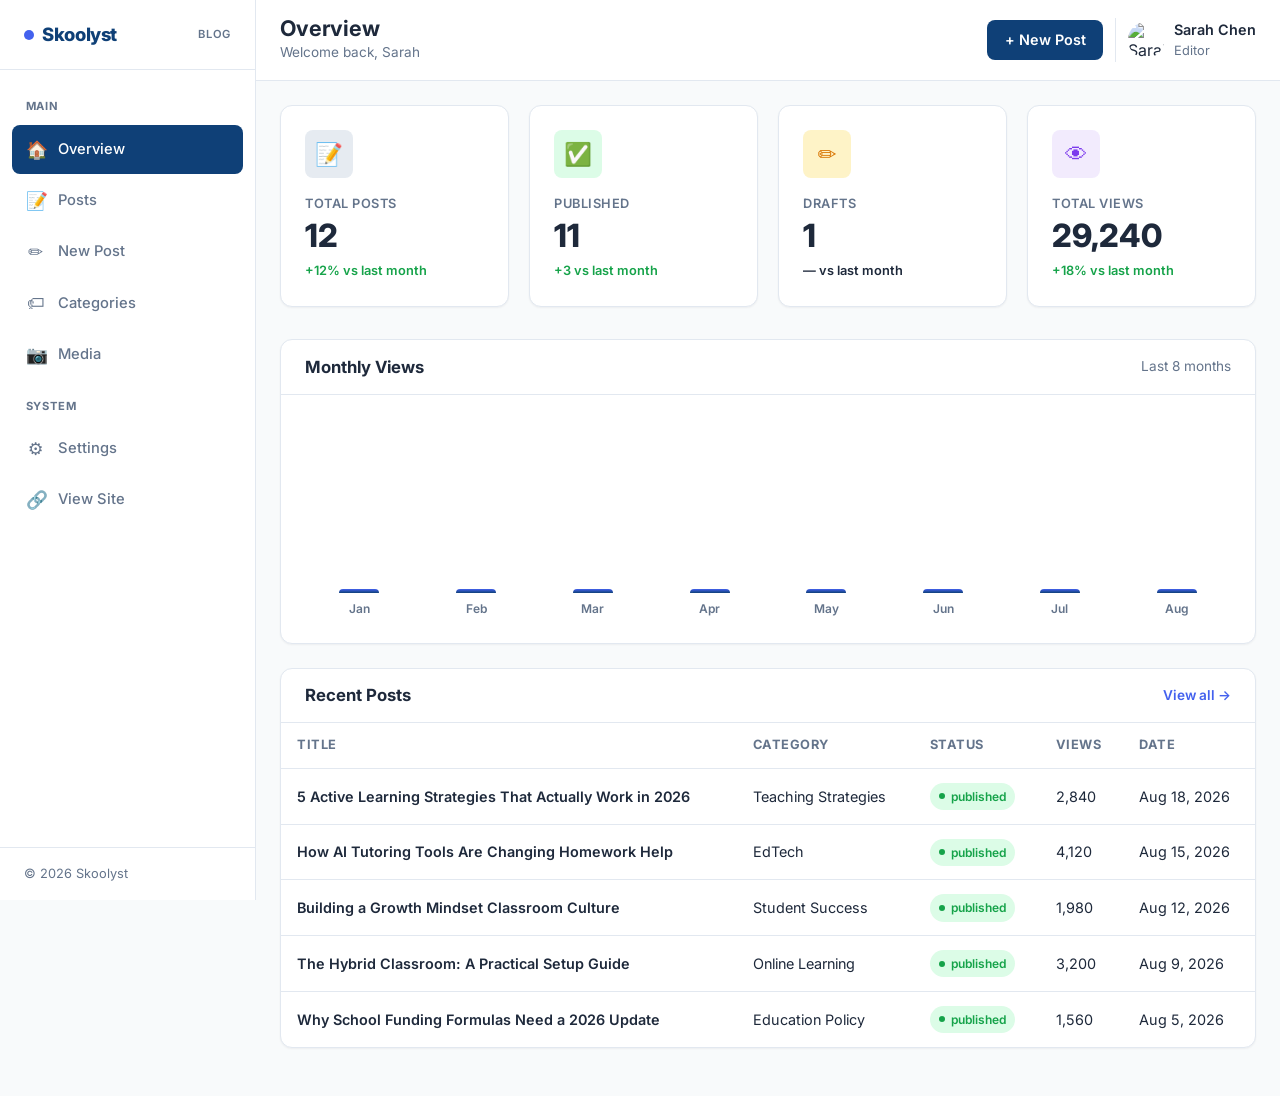
==== commit f084310d: "Fix dashboard sidebar icon rendering" ====
--- a/dashboard/index.html
+++ b/dashboard/index.html
@@ -3,7 +3,7 @@
 <head>
   <meta charset="UTF-8" />
   <meta name="viewport" content="width=device-width, initial-scale=1.0" />
-  <title>Dashboard \u2014 Skoolyst Blog</title>
+  <title>Dashboard — Skoolyst Blog</title>
   <link rel="preconnect" href="https://fonts.googleapis.com" />
   <link rel="preconnect" href="https://fonts.gstatic.com" crossorigin />
   <link href="https://fonts.googleapis.com/css2?family=Inter:wght@400;500;600;700;800&family=JetBrains+Mono:wght@400;500&display=swap" rel="stylesheet" />
@@ -21,24 +21,24 @@
       </div>
       <ul class="sidebar-nav">
         <li class="sidebar-section-label">Main</li>
-        <li><a href="index.html" class="active"><span class="nav-icon">\u{1F3E0}</span> Overview</a></li>
-        <li><a href="posts.html"><span class="nav-icon">\u{1F4DD}</span> Posts</a></li>
-        <li><a href="post-editor.html"><span class="nav-icon">\u270f\uFE0F</span> New Post</a></li>
-        <li><a href="categories.html"><span class="nav-icon">\u{1F3F7}</span> Categories</a></li>
-        <li><a href="media.html"><span class="nav-icon">\u{1F4F7}</span> Media</a></li>
+        <li><a href="index.html" class="active"><span class="nav-icon">🏠</span> Overview</a></li>
+        <li><a href="posts.html"><span class="nav-icon">📝</span> Posts</a></li>
+        <li><a href="post-editor.html"><span class="nav-icon">✏️</span> New Post</a></li>
+        <li><a href="categories.html"><span class="nav-icon">🏷</span> Categories</a></li>
+        <li><a href="media.html"><span class="nav-icon">📷</span> Media</a></li>
         <li class="sidebar-section-label">System</li>
-        <li><a href="#" onclick="return false"><span class="nav-icon">\u2699\uFE0F</span> Settings</a></li>
-        <li><a href="../index.html"><span class="nav-icon">\u{1F517}</span> View Site</a></li>
+        <li><a href="#" onclick="return false"><span class="nav-icon">⚙️</span> Settings</a></li>
+        <li><a href="../index.html"><span class="nav-icon">🔗</span> View Site</a></li>
       </ul>
       <div class="sidebar-footer">
-        \u00A9 2026 Skoolyst
+        © 2026 Skoolyst
       </div>
     </aside>
 
     <div class="dash-main">
       <header class="dash-topbar">
         <div style="display:flex;align-items:center;gap:.75rem">
-          <button class="dash-sidebar-toggle" aria-label="Toggle sidebar">\u2630</button>
+          <button class="dash-sidebar-toggle" aria-label="Toggle sidebar">☰</button>
           <div class="topbar-title">
             <h1>Overview</h1>
             <p>Welcome back, Sarah</p>
@@ -72,7 +72,7 @@
         <div class="dash-card">
           <div class="card-header">
             <h3>Recent Posts</h3>
-            <a href="posts.html" style="font-size:.85rem;font-weight:600">View all \u2192</a>
+            <a href="posts.html" style="font-size:.85rem;font-weight:600">View all →</a>
           </div>
           <div class="dash-table-wrap">
             <table class="dash-table">
@@ -94,6 +94,7 @@
   </div>
 
   <script src="../assets/js/mock-data.js"></script>
+  <script src="../assets/js/components.js"></script>
   <script src="../assets/js/dashboard.js"></script>
 </body>
 </html>
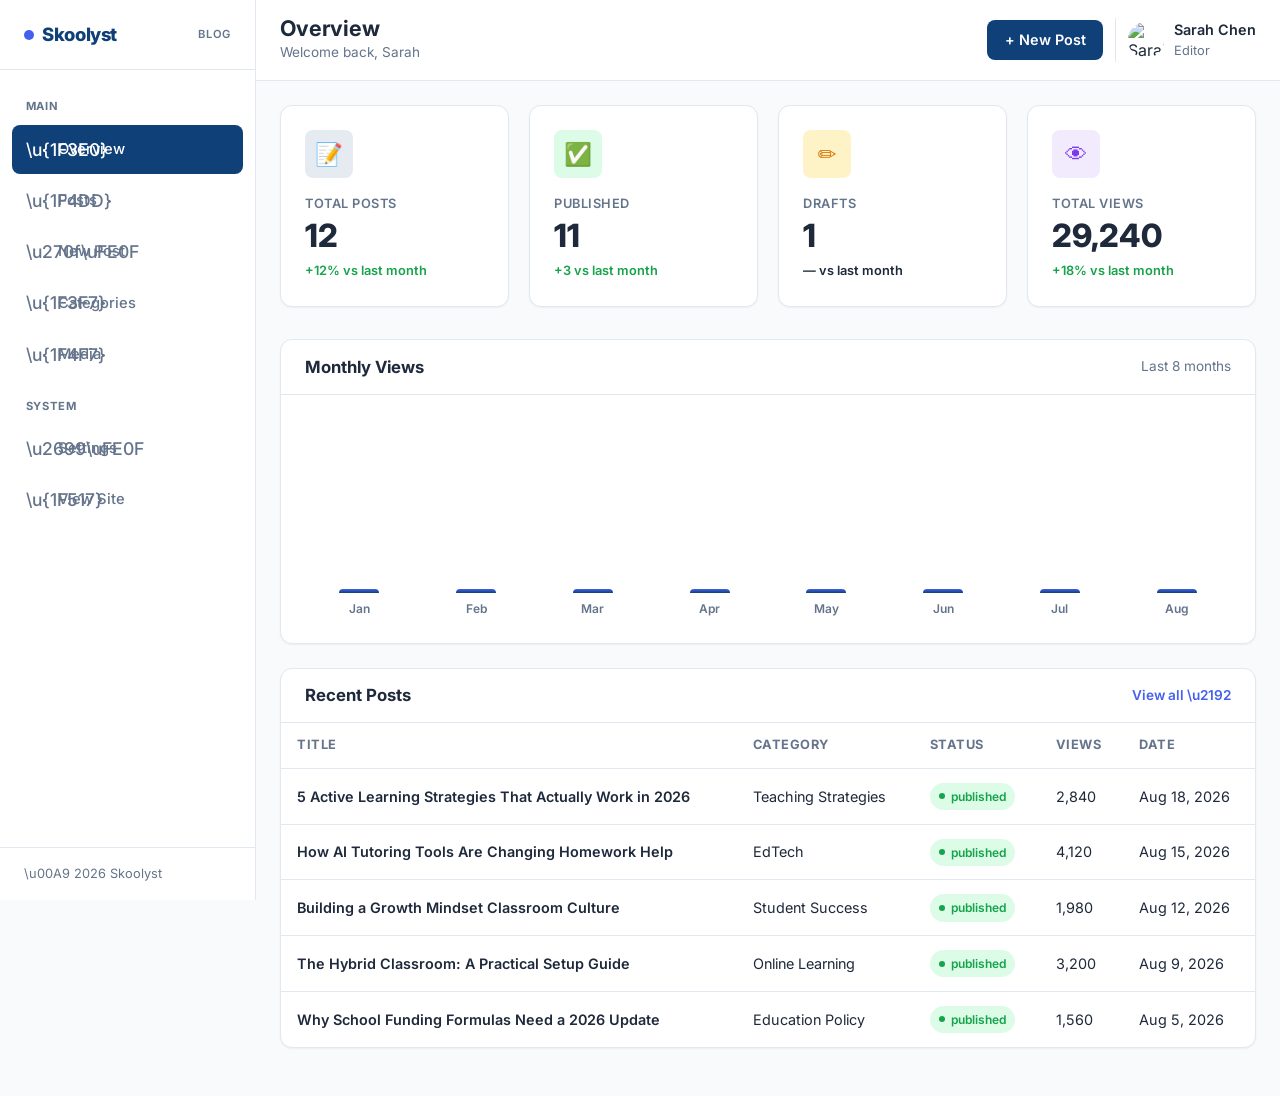
==== commit 9274a9aa: "merge codex/complete-frontend-components-in-development-order to align history" ====
--- a/dashboard/index.html
+++ b/dashboard/index.html
@@ -3,7 +3,7 @@
 <head>
   <meta charset="UTF-8" />
   <meta name="viewport" content="width=device-width, initial-scale=1.0" />
-  <title>Dashboard — Skoolyst Blog</title>
+  <title>Dashboard \u2014 Skoolyst Blog</title>
   <link rel="preconnect" href="https://fonts.googleapis.com" />
   <link rel="preconnect" href="https://fonts.gstatic.com" crossorigin />
   <link href="https://fonts.googleapis.com/css2?family=Inter:wght@400;500;600;700;800&family=JetBrains+Mono:wght@400;500&display=swap" rel="stylesheet" />
@@ -21,24 +21,24 @@
       </div>
       <ul class="sidebar-nav">
         <li class="sidebar-section-label">Main</li>
-        <li><a href="index.html" class="active"><span class="nav-icon">🏠</span> Overview</a></li>
-        <li><a href="posts.html"><span class="nav-icon">📝</span> Posts</a></li>
-        <li><a href="post-editor.html"><span class="nav-icon">✏️</span> New Post</a></li>
-        <li><a href="categories.html"><span class="nav-icon">🏷</span> Categories</a></li>
-        <li><a href="media.html"><span class="nav-icon">📷</span> Media</a></li>
+        <li><a href="index.html" class="active"><span class="nav-icon">\u{1F3E0}</span> Overview</a></li>
+        <li><a href="posts.html"><span class="nav-icon">\u{1F4DD}</span> Posts</a></li>
+        <li><a href="post-editor.html"><span class="nav-icon">\u270f\uFE0F</span> New Post</a></li>
+        <li><a href="categories.html"><span class="nav-icon">\u{1F3F7}</span> Categories</a></li>
+        <li><a href="media.html"><span class="nav-icon">\u{1F4F7}</span> Media</a></li>
         <li class="sidebar-section-label">System</li>
-        <li><a href="#" onclick="return false"><span class="nav-icon">⚙️</span> Settings</a></li>
-        <li><a href="../index.html"><span class="nav-icon">🔗</span> View Site</a></li>
+        <li><a href="#" onclick="return false"><span class="nav-icon">\u2699\uFE0F</span> Settings</a></li>
+        <li><a href="../index.html"><span class="nav-icon">\u{1F517}</span> View Site</a></li>
       </ul>
       <div class="sidebar-footer">
-        © 2026 Skoolyst
+        \u00A9 2026 Skoolyst
       </div>
     </aside>
 
     <div class="dash-main">
       <header class="dash-topbar">
         <div style="display:flex;align-items:center;gap:.75rem">
-          <button class="dash-sidebar-toggle" aria-label="Toggle sidebar">☰</button>
+          <button class="dash-sidebar-toggle" aria-label="Toggle sidebar">\u2630</button>
           <div class="topbar-title">
             <h1>Overview</h1>
             <p>Welcome back, Sarah</p>
@@ -72,7 +72,7 @@
         <div class="dash-card">
           <div class="card-header">
             <h3>Recent Posts</h3>
-            <a href="posts.html" style="font-size:.85rem;font-weight:600">View all →</a>
+            <a href="posts.html" style="font-size:.85rem;font-weight:600">View all \u2192</a>
           </div>
           <div class="dash-table-wrap">
             <table class="dash-table">
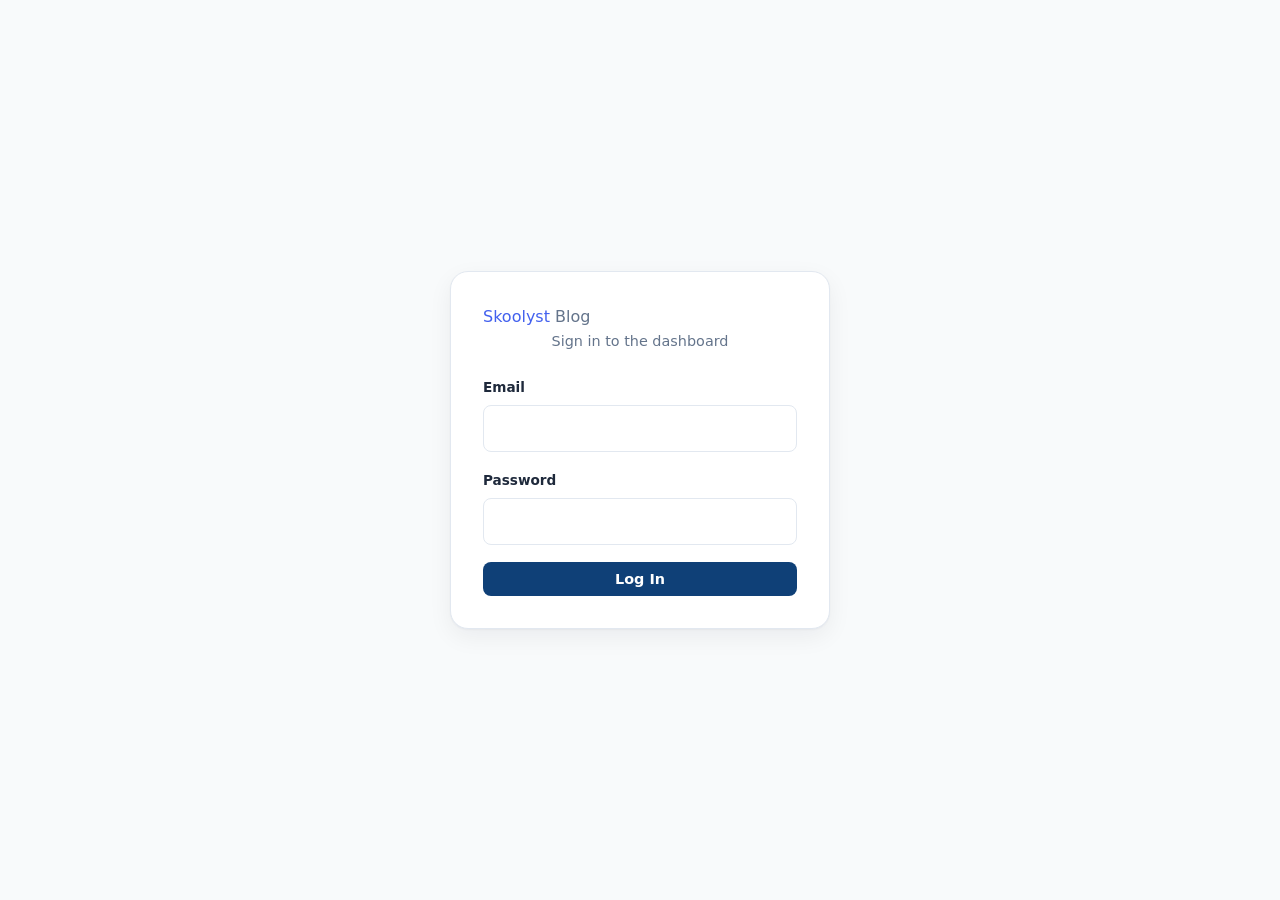
==== commit e4b6bc1c: "Section 11: Frontend to API integration Public site (app.js) and dashboard (dashboard.js) now call t" ====
--- a/dashboard/index.html
+++ b/dashboard/index.html
@@ -3,7 +3,7 @@
 <head>
   <meta charset="UTF-8" />
   <meta name="viewport" content="width=device-width, initial-scale=1.0" />
-  <title>Dashboard \u2014 Skoolyst Blog</title>
+  <title>Dashboard — Skoolyst Blog</title>
   <link rel="preconnect" href="https://fonts.googleapis.com" />
   <link rel="preconnect" href="https://fonts.gstatic.com" crossorigin />
   <link href="https://fonts.googleapis.com/css2?family=Inter:wght@400;500;600;700;800&family=JetBrains+Mono:wght@400;500&display=swap" rel="stylesheet" />
@@ -21,24 +21,24 @@
       </div>
       <ul class="sidebar-nav">
         <li class="sidebar-section-label">Main</li>
-        <li><a href="index.html" class="active"><span class="nav-icon">\u{1F3E0}</span> Overview</a></li>
-        <li><a href="posts.html"><span class="nav-icon">\u{1F4DD}</span> Posts</a></li>
-        <li><a href="post-editor.html"><span class="nav-icon">\u270f\uFE0F</span> New Post</a></li>
-        <li><a href="categories.html"><span class="nav-icon">\u{1F3F7}</span> Categories</a></li>
-        <li><a href="media.html"><span class="nav-icon">\u{1F4F7}</span> Media</a></li>
+        <li><a href="index.html" class="active"><span class="nav-icon">🏠</span> Overview</a></li>
+        <li><a href="posts.html"><span class="nav-icon">📝</span> Posts</a></li>
+        <li><a href="post-editor.html"><span class="nav-icon">✏️</span> New Post</a></li>
+        <li><a href="categories.html"><span class="nav-icon">🏷</span> Categories</a></li>
+        <li><a href="media.html"><span class="nav-icon">📷</span> Media</a></li>
         <li class="sidebar-section-label">System</li>
-        <li><a href="#" onclick="return false"><span class="nav-icon">\u2699\uFE0F</span> Settings</a></li>
-        <li><a href="../index.html"><span class="nav-icon">\u{1F517}</span> View Site</a></li>
+        <li><a href="#" onclick="return false"><span class="nav-icon">⚙️</span> Settings</a></li>
+        <li><a href="../index.html"><span class="nav-icon">🔗</span> View Site</a></li>
       </ul>
       <div class="sidebar-footer">
-        \u00A9 2026 Skoolyst
+        © 2026 Skoolyst
       </div>
     </aside>
 
     <div class="dash-main">
       <header class="dash-topbar">
         <div style="display:flex;align-items:center;gap:.75rem">
-          <button class="dash-sidebar-toggle" aria-label="Toggle sidebar">\u2630</button>
+          <button class="dash-sidebar-toggle" aria-label="Toggle sidebar">☰</button>
           <div class="topbar-title">
             <h1>Overview</h1>
             <p>Welcome back, Sarah</p>
@@ -47,12 +47,13 @@
         <div class="topbar-actions">
           <a href="post-editor.html" class="btn-primary-dash">+ New Post</a>
           <div class="topbar-user">
-            <img src="https://i.pravatar.cc/150?img=47" alt="Sarah Chen" />
+            <img src="https://i.pravatar.cc/150?img=47" alt="" />
             <div>
-              <div class="user-name">Sarah Chen</div>
-              <div class="user-role">Editor</div>
+              <div class="user-name" id="topbar-user-name">…</div>
+              <div class="user-role" id="topbar-user-role"></div>
             </div>
           </div>
+          <button type="button" class="btn-secondary-dash" id="dash-logout-btn" style="padding:.5rem .9rem">Log Out</button>
         </div>
       </header>
 
@@ -72,7 +73,7 @@
         <div class="dash-card">
           <div class="card-header">
             <h3>Recent Posts</h3>
-            <a href="posts.html" style="font-size:.85rem;font-weight:600">View all \u2192</a>
+            <a href="posts.html" style="font-size:.85rem;font-weight:600">View all →</a>
           </div>
           <div class="dash-table-wrap">
             <table class="dash-table">
@@ -94,6 +95,7 @@
   </div>
 
   <script src="../assets/js/mock-data.js"></script>
+  <script src="../assets/js/api.js"></script>
   <script src="../assets/js/components.js"></script>
   <script src="../assets/js/dashboard.js"></script>
 </body>
--- a/assets/css/style.css
+++ b/assets/css/style.css
@@ -731,17 +731,18 @@
   margin-top: .5rem;
   font-style: italic;
 }
+.comment-form input,
 .comment-form textarea {
   width: 100%;
-  min-height: 100px;
   padding: .75rem 1rem;
   border: 1px solid var(--border);
   border-radius: var(--radius-sm);
   font-family: inherit;
   font-size: .95rem;
-  resize: vertical;
   margin-bottom: .75rem;
 }
+.comment-form textarea { min-height: 100px; resize: vertical; }
+.comment-form input:focus,
 .comment-form textarea:focus {
   outline: none;
   border-color: var(--secondary);
--- a/assets/css/dashboard.css
+++ b/assets/css/dashboard.css
@@ -566,6 +566,11 @@
   line-height: 1.6;
   resize: vertical;
 }
+.editor-form input.readonly-field {
+  background: var(--bg-alt);
+  color: var(--text-muted);
+  cursor: not-allowed;
+}
 .editor-form .form-hint {
   font-size: .8rem;
   color: var(--text-muted);
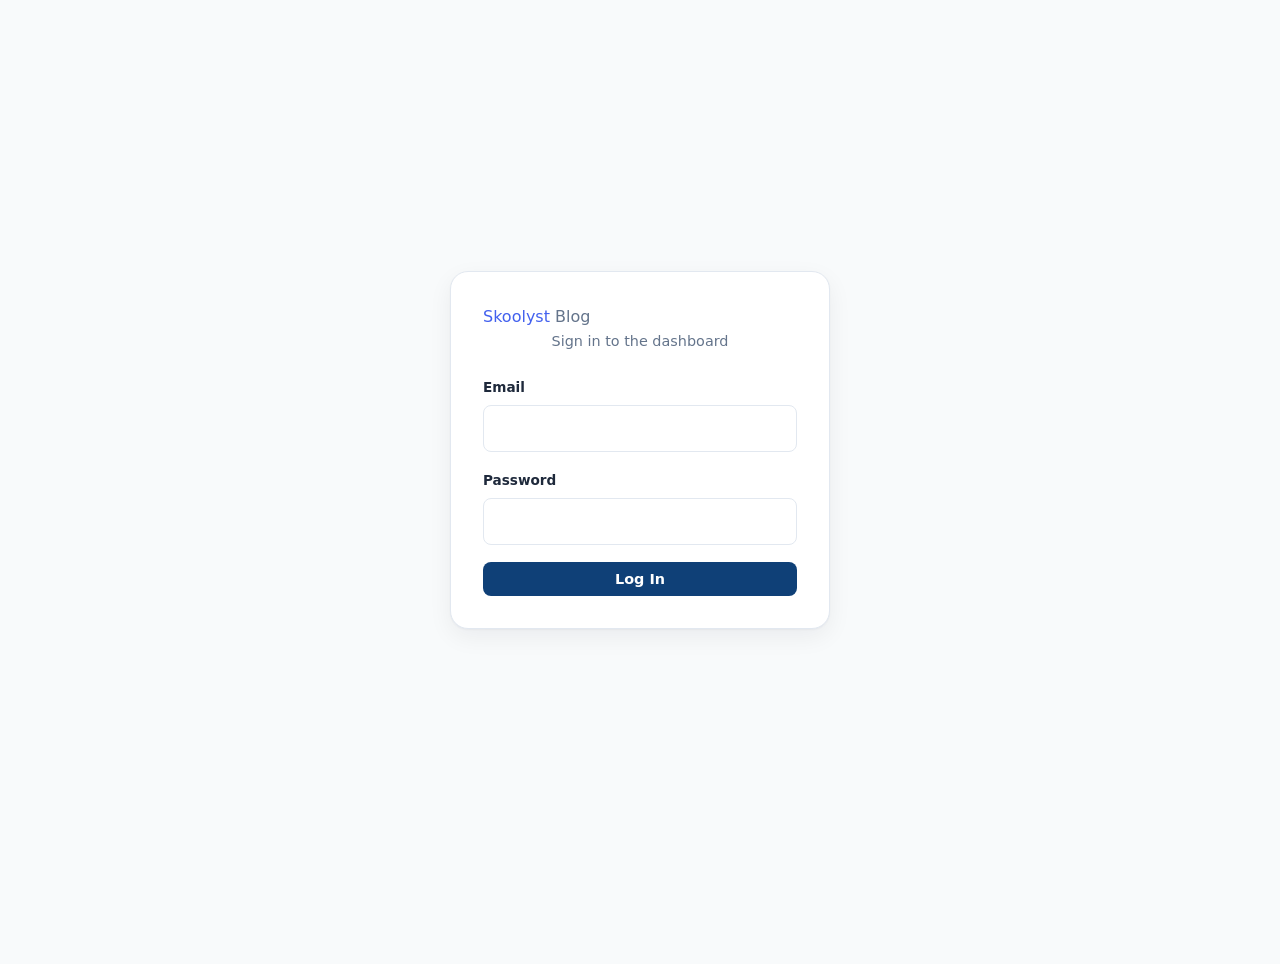
==== commit 0c04a01f: "Add public Authors API; switch frontend off mock-data.js (Section 12) - New app/Authors module (Mode" ====
--- a/dashboard/index.html
+++ b/dashboard/index.html
@@ -94,7 +94,6 @@
     </div>
   </div>
 
-  <script src="../assets/js/mock-data.js"></script>
   <script src="../assets/js/api.js"></script>
   <script src="../assets/js/components.js"></script>
   <script src="../assets/js/dashboard.js"></script>
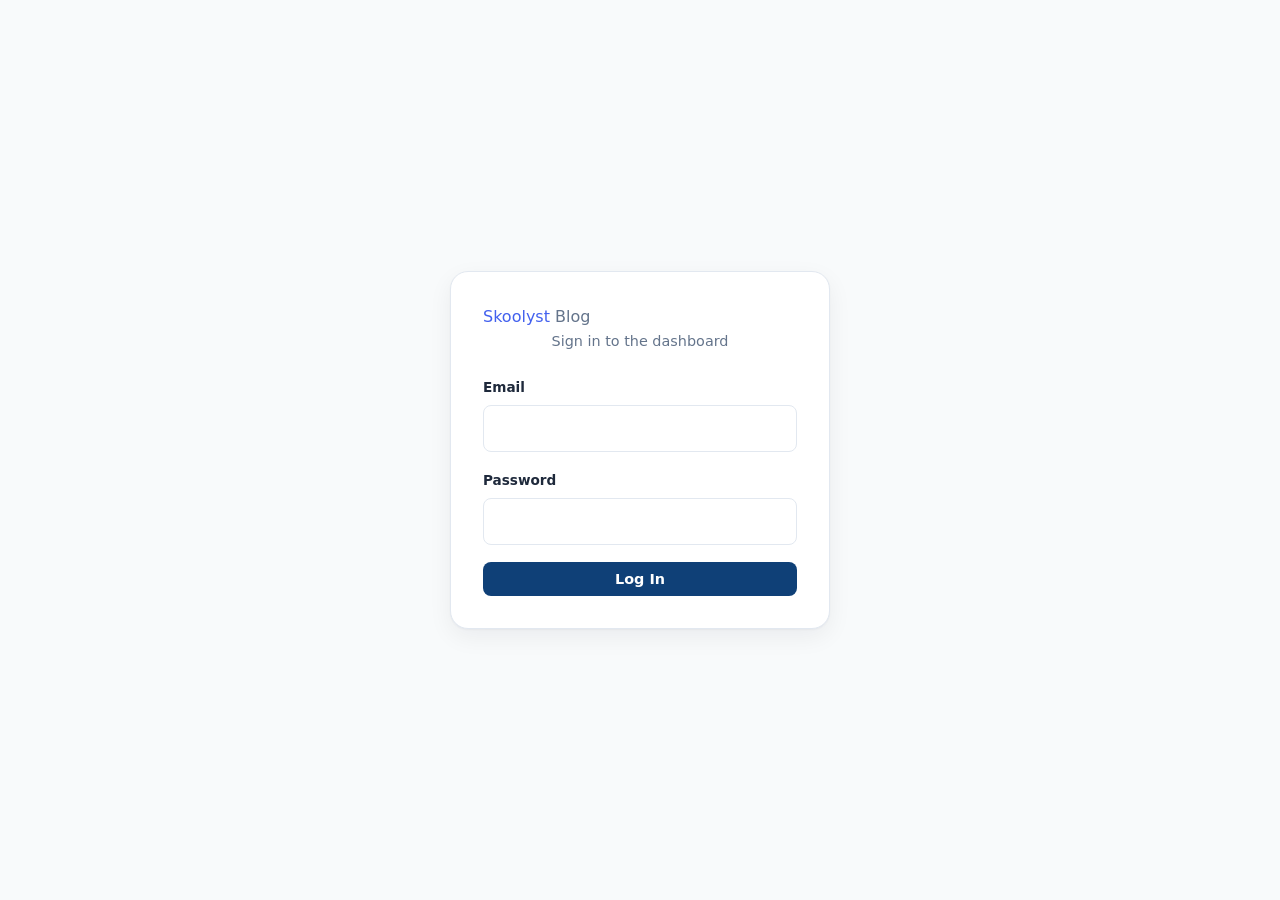
==== commit 4712c706: "Complete Section 12: remove mock-data.js, extract shared utils.js - Deleted assets/js/mock-data.js. " ====
--- a/dashboard/index.html
+++ b/dashboard/index.html
@@ -94,6 +94,7 @@
     </div>
   </div>
 
+  <script src="../assets/js/utils.js"></script>
   <script src="../assets/js/api.js"></script>
   <script src="../assets/js/components.js"></script>
   <script src="../assets/js/dashboard.js"></script>
